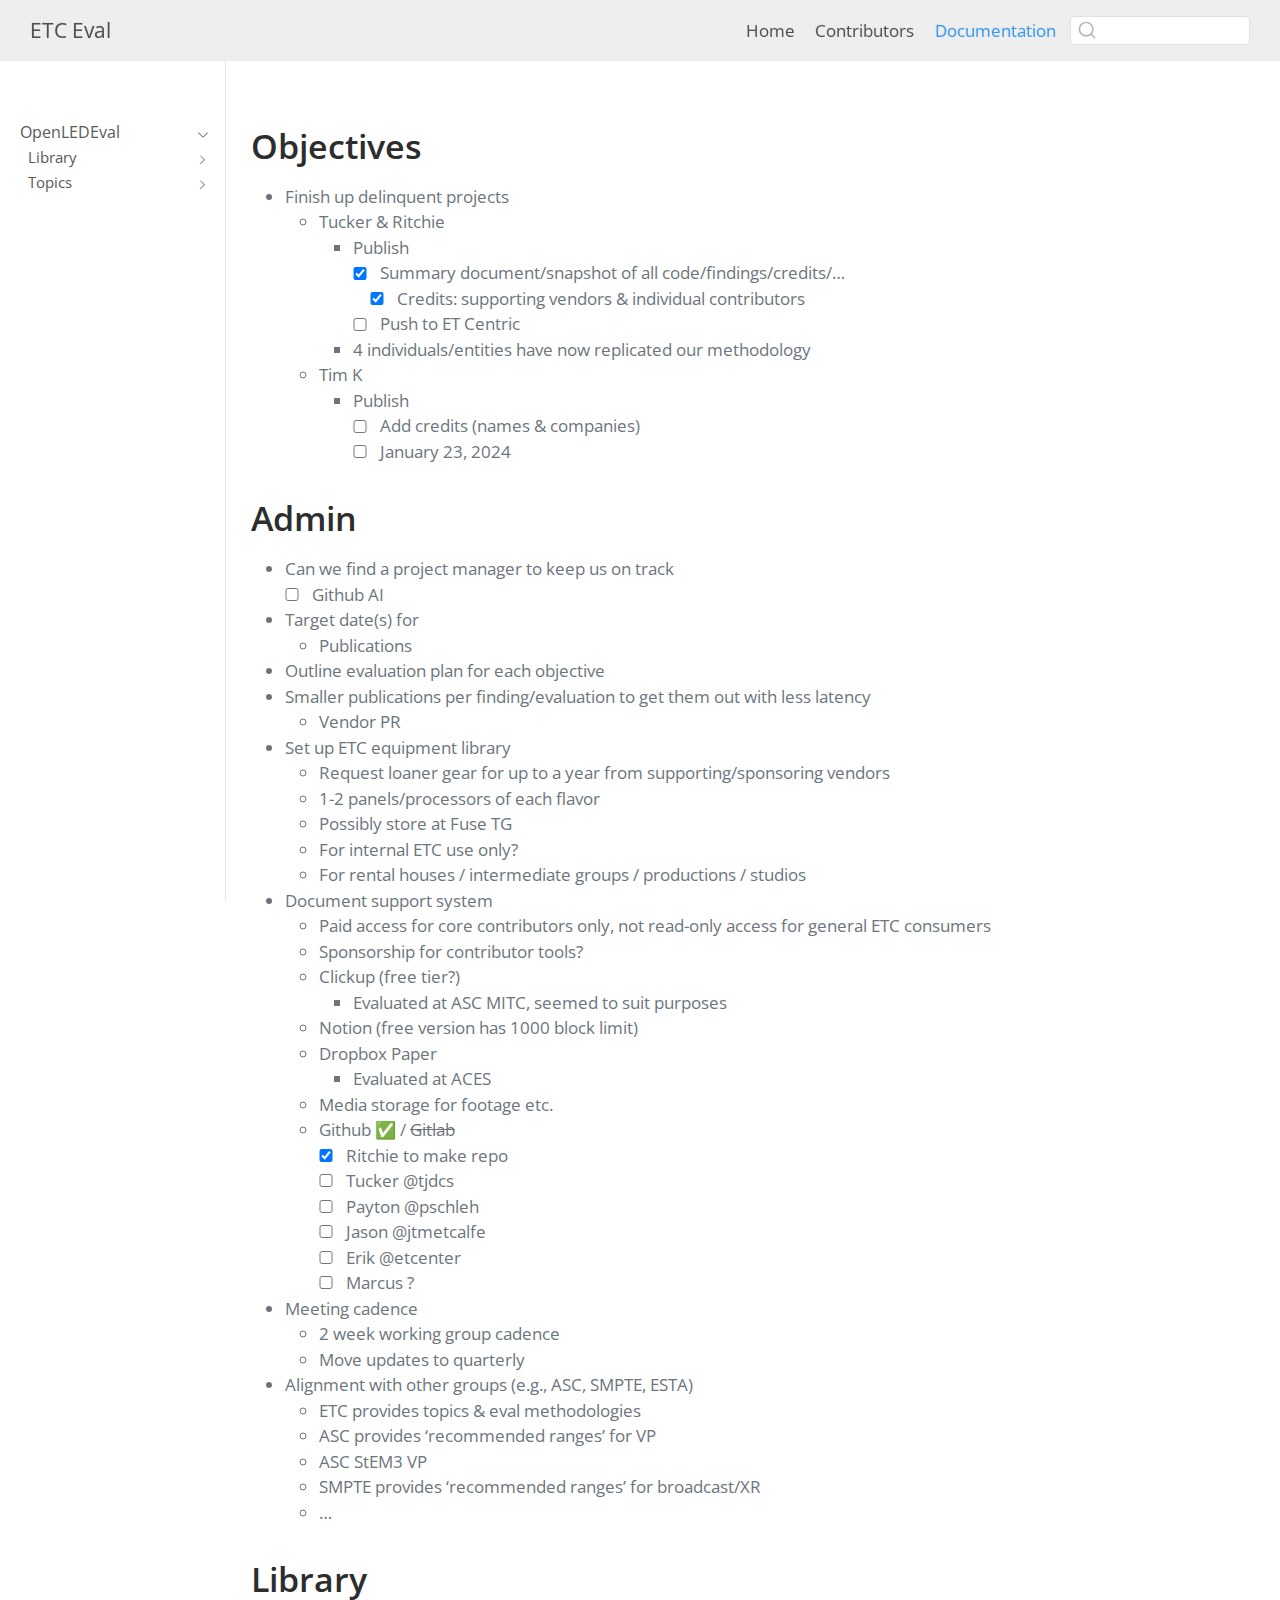
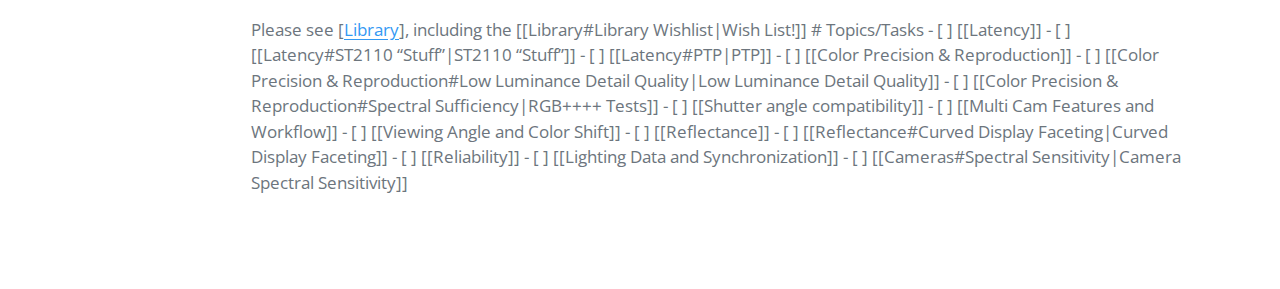
==== 2024 Panel Validation.html @ ea9f5518 "Built site for gh-pages" ====
<!DOCTYPE html>
<html xmlns="http://www.w3.org/1999/xhtml" lang="en" xml:lang="en"><head>

<meta charset="utf-8">
<meta name="generator" content="quarto-1.4.553">

<meta name="viewport" content="width=device-width, initial-scale=1.0, user-scalable=yes">


<title>ETC Eval</title>
<style>
code{white-space: pre-wrap;}
span.smallcaps{font-variant: small-caps;}
div.columns{display: flex; gap: min(4vw, 1.5em);}
div.column{flex: auto; overflow-x: auto;}
div.hanging-indent{margin-left: 1.5em; text-indent: -1.5em;}
ul.task-list{list-style: none;}
ul.task-list li input[type="checkbox"] {
  width: 0.8em;
  margin: 0 0.8em 0.2em -1em; /* quarto-specific, see https://github.com/quarto-dev/quarto-cli/issues/4556 */ 
  vertical-align: middle;
}
</style>


<script src="site_libs/quarto-nav/quarto-nav.js"></script>
<script src="site_libs/quarto-nav/headroom.min.js"></script>
<script src="site_libs/clipboard/clipboard.min.js"></script>
<script src="site_libs/quarto-search/autocomplete.umd.js"></script>
<script src="site_libs/quarto-search/fuse.min.js"></script>
<script src="site_libs/quarto-search/quarto-search.js"></script>
<meta name="quarto:offset" content="./">
<script src="site_libs/quarto-html/quarto.js"></script>
<script src="site_libs/quarto-html/popper.min.js"></script>
<script src="site_libs/quarto-html/tippy.umd.min.js"></script>
<script src="site_libs/quarto-html/anchor.min.js"></script>
<link href="site_libs/quarto-html/tippy.css" rel="stylesheet">
<link href="site_libs/quarto-html/quarto-syntax-highlighting.css" rel="stylesheet" id="quarto-text-highlighting-styles">
<script src="site_libs/bootstrap/bootstrap.min.js"></script>
<link href="site_libs/bootstrap/bootstrap-icons.css" rel="stylesheet">
<link href="site_libs/bootstrap/bootstrap.min.css" rel="stylesheet" id="quarto-bootstrap" data-mode="light">
<script id="quarto-search-options" type="application/json">{
  "location": "navbar",
  "copy-button": false,
  "collapse-after": 3,
  "panel-placement": "end",
  "type": "textbox",
  "limit": 50,
  "keyboard-shortcut": [
    "f",
    "/",
    "s"
  ],
  "language": {
    "search-no-results-text": "No results",
    "search-matching-documents-text": "matching documents",
    "search-copy-link-title": "Copy link to search",
    "search-hide-matches-text": "Hide additional matches",
    "search-more-match-text": "more match in this document",
    "search-more-matches-text": "more matches in this document",
    "search-clear-button-title": "Clear",
    "search-text-placeholder": "",
    "search-detached-cancel-button-title": "Cancel",
    "search-submit-button-title": "Submit",
    "search-label": "Search"
  }
}</script>


<link rel="stylesheet" href="styles.css">
</head>

<body class="nav-sidebar docked nav-fixed fullcontent">

<div id="quarto-search-results"></div>
  <header id="quarto-header" class="headroom fixed-top">
    <nav class="navbar navbar-expand-lg " data-bs-theme="dark">
      <div class="navbar-container container-fluid">
      <div class="navbar-brand-container mx-auto">
    <a class="navbar-brand" href="./index.html">
    <span class="navbar-title">ETC Eval</span>
    </a>
  </div>
            <div id="quarto-search" class="" title="Search"></div>
          <button class="navbar-toggler" type="button" data-bs-toggle="collapse" data-bs-target="#navbarCollapse" aria-controls="navbarCollapse" aria-expanded="false" aria-label="Toggle navigation" onclick="if (window.quartoToggleHeadroom) { window.quartoToggleHeadroom(); }">
  <span class="navbar-toggler-icon"></span>
</button>
          <div class="collapse navbar-collapse" id="navbarCollapse">
            <ul class="navbar-nav navbar-nav-scroll ms-auto">
  <li class="nav-item">
    <a class="nav-link" href="./index.html"> 
<span class="menu-text">Home</span></a>
  </li>  
  <li class="nav-item">
    <a class="nav-link" href="./Contributors.html"> 
<span class="menu-text">Contributors</span></a>
  </li>  
  <li class="nav-item">
    <a class="nav-link active" href="./2024 Panel Validation.html" aria-current="page"> 
<span class="menu-text">Documentation</span></a>
  </li>  
</ul>
          </div> <!-- /navcollapse -->
          <div class="quarto-navbar-tools">
</div>
      </div> <!-- /container-fluid -->
    </nav>
  <nav class="quarto-secondary-nav">
    <div class="container-fluid d-flex">
      <button type="button" class="quarto-btn-toggle btn" data-bs-toggle="collapse" data-bs-target=".quarto-sidebar-collapse-item" aria-controls="quarto-sidebar" aria-expanded="false" aria-label="Toggle sidebar navigation" onclick="if (window.quartoToggleHeadroom) { window.quartoToggleHeadroom(); }">
        <i class="bi bi-layout-text-sidebar-reverse"></i>
      </button>
        <nav class="quarto-page-breadcrumbs" aria-label="breadcrumb"><ol class="breadcrumb"></ol></nav>
        <a class="flex-grow-1" role="button" data-bs-toggle="collapse" data-bs-target=".quarto-sidebar-collapse-item" aria-controls="quarto-sidebar" aria-expanded="false" aria-label="Toggle sidebar navigation" onclick="if (window.quartoToggleHeadroom) { window.quartoToggleHeadroom(); }">      
        </a>
      <button type="button" class="btn quarto-search-button" aria-label="" onclick="window.quartoOpenSearch();">
        <i class="bi bi-search"></i>
      </button>
    </div>
  </nav>
</header>
<!-- content -->
<div id="quarto-content" class="quarto-container page-columns page-rows-contents page-layout-article page-navbar">
<!-- sidebar -->
  <nav id="quarto-sidebar" class="sidebar collapse collapse-horizontal quarto-sidebar-collapse-item sidebar-navigation docked overflow-auto">
        <div class="mt-2 flex-shrink-0 align-items-center">
        <div class="sidebar-search">
        <div id="quarto-search" class="" title="Search"></div>
        </div>
        </div>
    <div class="sidebar-menu-container"> 
    <ul class="list-unstyled mt-1">
        <li class="sidebar-item sidebar-item-section">
      <div class="sidebar-item-container"> 
            <a class="sidebar-item-text sidebar-link text-start" data-bs-toggle="collapse" data-bs-target="#quarto-sidebar-section-1" aria-expanded="true">
 <span class="menu-text">OpenLEDEval</span></a>
          <a class="sidebar-item-toggle text-start" data-bs-toggle="collapse" data-bs-target="#quarto-sidebar-section-1" aria-expanded="true" aria-label="Toggle section">
            <i class="bi bi-chevron-right ms-2"></i>
          </a> 
      </div>
      <ul id="quarto-sidebar-section-1" class="collapse list-unstyled sidebar-section depth1 show">  
          <li class="sidebar-item sidebar-item-section">
      <div class="sidebar-item-container"> 
            <a class="sidebar-item-text sidebar-link text-start collapsed" data-bs-toggle="collapse" data-bs-target="#quarto-sidebar-section-2" aria-expanded="false">
 <span class="menu-text">Library</span></a>
          <a class="sidebar-item-toggle text-start collapsed" data-bs-toggle="collapse" data-bs-target="#quarto-sidebar-section-2" aria-expanded="false" aria-label="Toggle section">
            <i class="bi bi-chevron-right ms-2"></i>
          </a> 
      </div>
      <ul id="quarto-sidebar-section-2" class="collapse list-unstyled sidebar-section depth2 ">  
          <li class="sidebar-item">
  <div class="sidebar-item-container"> 
  <a href="./Library/Library.html" class="sidebar-item-text sidebar-link">
 <span class="menu-text">Currently Available</span></a>
  </div>
</li>
      </ul>
  </li>
          <li class="sidebar-item sidebar-item-section">
      <div class="sidebar-item-container"> 
            <a class="sidebar-item-text sidebar-link text-start collapsed" data-bs-toggle="collapse" data-bs-target="#quarto-sidebar-section-3" aria-expanded="false">
 <span class="menu-text">Topics</span></a>
          <a class="sidebar-item-toggle text-start collapsed" data-bs-toggle="collapse" data-bs-target="#quarto-sidebar-section-3" aria-expanded="false" aria-label="Toggle section">
            <i class="bi bi-chevron-right ms-2"></i>
          </a> 
      </div>
      <ul id="quarto-sidebar-section-3" class="collapse list-unstyled sidebar-section depth2 ">  
          <li class="sidebar-item">
  <div class="sidebar-item-container"> 
  <a href="./Topics/Cameras.html" class="sidebar-item-text sidebar-link">
 <span class="menu-text">Spectral Sensitivity</span></a>
  </div>
</li>
          <li class="sidebar-item">
  <div class="sidebar-item-container"> 
  <a href="./Topics/Color Precision &amp; Reproduction.html" class="sidebar-item-text sidebar-link">
 <span class="menu-text">To Improve from 2023</span></a>
  </div>
</li>
          <li class="sidebar-item">
  <div class="sidebar-item-container"> 
  <a href="./Topics/Latency.html" class="sidebar-item-text sidebar-link">
 <span class="menu-text">PTP</span></a>
  </div>
</li>
          <li class="sidebar-item">
  <div class="sidebar-item-container"> 
  <a href="./Topics/Lighting Data and Synchronization.html" class="sidebar-item-text sidebar-link">
 <span class="menu-text">Lighting Data and Synchronization</span></a>
  </div>
</li>
          <li class="sidebar-item">
  <div class="sidebar-item-container"> 
  <a href="./Topics/Multi Cam Features and Workflow.html" class="sidebar-item-text sidebar-link">
 <span class="menu-text">Multi Cam Features and Workflow</span></a>
  </div>
</li>
          <li class="sidebar-item">
  <div class="sidebar-item-container"> 
  <a href="./Topics/Reflectance.html" class="sidebar-item-text sidebar-link">
 <span class="menu-text">Curved Display Faceting</span></a>
  </div>
</li>
          <li class="sidebar-item">
  <div class="sidebar-item-container"> 
  <a href="./Topics/Reliability.html" class="sidebar-item-text sidebar-link">
 <span class="menu-text">Reliability</span></a>
  </div>
</li>
          <li class="sidebar-item">
  <div class="sidebar-item-container"> 
  <a href="./Topics/Shutter angle compatibility.html" class="sidebar-item-text sidebar-link">
 <span class="menu-text">Shutter angle compatibility</span></a>
  </div>
</li>
          <li class="sidebar-item">
  <div class="sidebar-item-container"> 
  <a href="./Topics/Viewing Angle and Color Shift.html" class="sidebar-item-text sidebar-link">
 <span class="menu-text">Viewing Angle and Color Shift</span></a>
  </div>
</li>
      </ul>
  </li>
      </ul>
  </li>
    </ul>
    </div>
</nav>
<div id="quarto-sidebar-glass" class="quarto-sidebar-collapse-item" data-bs-toggle="collapse" data-bs-target=".quarto-sidebar-collapse-item"></div>
<!-- margin-sidebar -->
    
<!-- main -->
<main class="content" id="quarto-document-content">




<section id="objectives" class="level1">
<h1>Objectives</h1>
<ul>
<li>Finish up delinquent projects
<ul>
<li>Tucker &amp; Ritchie
<ul>
<li>Publish
<ul class="task-list">
<li><label><input type="checkbox" checked="">Summary document/snapshot of all code/findings/credits/…</label>
<ul class="task-list">
<li><label><input type="checkbox" checked="">Credits: supporting vendors &amp; individual contributors</label></li>
</ul></li>
<li><label><input type="checkbox">Push to ET Centric</label></li>
</ul></li>
<li>4 individuals/entities have now replicated our methodology</li>
</ul></li>
<li>Tim K
<ul>
<li>Publish
<ul class="task-list">
<li><label><input type="checkbox">Add credits (names &amp; companies)</label></li>
<li><label><input type="checkbox">January 23, 2024</label></li>
</ul></li>
</ul></li>
</ul></li>
</ul>
</section>
<section id="admin" class="level1">
<h1>Admin</h1>
<ul>
<li>Can we find a project manager to keep us on track
<ul class="task-list">
<li><label><input type="checkbox">Github AI</label></li>
</ul></li>
<li>Target date(s) for
<ul>
<li>Publications</li>
</ul></li>
<li>Outline evaluation plan for each objective</li>
<li>Smaller publications per finding/evaluation to get them out with less latency
<ul>
<li>Vendor PR</li>
</ul></li>
<li>Set up ETC equipment library
<ul>
<li>Request loaner gear for up to a year from supporting/sponsoring vendors</li>
<li>1-2 panels/processors of each flavor</li>
<li>Possibly store at Fuse TG</li>
<li>For internal ETC use only?</li>
<li>For rental houses / intermediate groups / productions / studios</li>
</ul></li>
<li>Document support system
<ul>
<li>Paid access for core contributors only, not read-only access for general ETC consumers</li>
<li>Sponsorship for contributor tools?</li>
<li>Clickup (free tier?)
<ul>
<li>Evaluated at ASC MITC, seemed to suit purposes</li>
</ul></li>
<li>Notion (free version has 1000 block limit)</li>
<li>Dropbox Paper
<ul>
<li>Evaluated at ACES</li>
</ul></li>
<li>Media storage for footage etc.</li>
<li>Github ✅&nbsp;/ <del>Gitlab</del>
<ul class="task-list">
<li><label><input type="checkbox" checked="">Ritchie to make repo</label></li>
<li><label><input type="checkbox">Tucker <span class="citation" data-cites="tjdcs">@tjdcs</span></label></li>
<li><label><input type="checkbox">Payton <span class="citation" data-cites="pschleh">@pschleh</span></label></li>
<li><label><input type="checkbox">Jason <span class="citation" data-cites="jtmetcalfe">@jtmetcalfe</span></label></li>
<li><label><input type="checkbox">Erik <span class="citation" data-cites="etcenter">@etcenter</span></label></li>
<li><label><input type="checkbox">Marcus ?</label></li>
</ul></li>
</ul></li>
<li>Meeting cadence
<ul>
<li>2 week working group cadence</li>
<li>Move updates to quarterly</li>
</ul></li>
<li>Alignment with other groups (e.g., ASC, SMPTE, ESTA)
<ul>
<li>ETC provides topics &amp; eval methodologies</li>
<li>ASC provides ‘recommended ranges’ for VP</li>
<li>ASC StEM3 VP</li>
<li>SMPTE provides ‘recommended ranges’ for broadcast/XR</li>
<li>…</li>
</ul></li>
</ul>
</section>
<section id="library" class="level1">
<h1>Library</h1>
<p>Please see [<a href="#library">Library</a>], including the [[Library#Library Wishlist|Wish List!]] # Topics/Tasks - [ ] [[Latency]] - [ ] [[Latency#ST2110 “Stuff”|ST2110 “Stuff”]] - [ ] [[Latency#PTP|PTP]] - [ ] [[Color Precision &amp; Reproduction]] - [ ] [[Color Precision &amp; Reproduction#Low Luminance Detail Quality|Low Luminance Detail Quality]] - [ ] [[Color Precision &amp; Reproduction#Spectral Sufficiency|RGB++++ Tests]] - [ ] [[Shutter angle compatibility]] - [ ] [[Multi Cam Features and Workflow]] - [ ] [[Viewing Angle and Color Shift]] - [ ] [[Reflectance]] - [ ] [[Reflectance#Curved Display Faceting|Curved Display Faceting]] - [ ] [[Reliability]] - [ ] [[Lighting Data and Synchronization]] - [ ] [[Cameras#Spectral Sensitivity|Camera Spectral Sensitivity]]</p>


</section>

</main> <!-- /main -->
<script id="quarto-html-after-body" type="application/javascript">
window.document.addEventListener("DOMContentLoaded", function (event) {
  const toggleBodyColorMode = (bsSheetEl) => {
    const mode = bsSheetEl.getAttribute("data-mode");
    const bodyEl = window.document.querySelector("body");
    if (mode === "dark") {
      bodyEl.classList.add("quarto-dark");
      bodyEl.classList.remove("quarto-light");
    } else {
      bodyEl.classList.add("quarto-light");
      bodyEl.classList.remove("quarto-dark");
    }
  }
  const toggleBodyColorPrimary = () => {
    const bsSheetEl = window.document.querySelector("link#quarto-bootstrap");
    if (bsSheetEl) {
      toggleBodyColorMode(bsSheetEl);
    }
  }
  toggleBodyColorPrimary();  
  const icon = "";
  const anchorJS = new window.AnchorJS();
  anchorJS.options = {
    placement: 'right',
    icon: icon
  };
  anchorJS.add('.anchored');
  const isCodeAnnotation = (el) => {
    for (const clz of el.classList) {
      if (clz.startsWith('code-annotation-')) {                     
        return true;
      }
    }
    return false;
  }
  const clipboard = new window.ClipboardJS('.code-copy-button', {
    text: function(trigger) {
      const codeEl = trigger.previousElementSibling.cloneNode(true);
      for (const childEl of codeEl.children) {
        if (isCodeAnnotation(childEl)) {
          childEl.remove();
        }
      }
      return codeEl.innerText;
    }
  });
  clipboard.on('success', function(e) {
    // button target
    const button = e.trigger;
    // don't keep focus
    button.blur();
    // flash "checked"
    button.classList.add('code-copy-button-checked');
    var currentTitle = button.getAttribute("title");
    button.setAttribute("title", "Copied!");
    let tooltip;
    if (window.bootstrap) {
      button.setAttribute("data-bs-toggle", "tooltip");
      button.setAttribute("data-bs-placement", "left");
      button.setAttribute("data-bs-title", "Copied!");
      tooltip = new bootstrap.Tooltip(button, 
        { trigger: "manual", 
          customClass: "code-copy-button-tooltip",
          offset: [0, -8]});
      tooltip.show();    
    }
    setTimeout(function() {
      if (tooltip) {
        tooltip.hide();
        button.removeAttribute("data-bs-title");
        button.removeAttribute("data-bs-toggle");
        button.removeAttribute("data-bs-placement");
      }
      button.setAttribute("title", currentTitle);
      button.classList.remove('code-copy-button-checked');
    }, 1000);
    // clear code selection
    e.clearSelection();
  });
    var localhostRegex = new RegExp(/^(?:http|https):\/\/localhost\:?[0-9]*\//);
    var mailtoRegex = new RegExp(/^mailto:/);
      var filterRegex = new RegExp('/' + window.location.host + '/');
    var isInternal = (href) => {
        return filterRegex.test(href) || localhostRegex.test(href) || mailtoRegex.test(href);
    }
    // Inspect non-navigation links and adorn them if external
 	var links = window.document.querySelectorAll('a[href]:not(.nav-link):not(.navbar-brand):not(.toc-action):not(.sidebar-link):not(.sidebar-item-toggle):not(.pagination-link):not(.no-external):not([aria-hidden]):not(.dropdown-item):not(.quarto-navigation-tool)');
    for (var i=0; i<links.length; i++) {
      const link = links[i];
      if (!isInternal(link.href)) {
        // undo the damage that might have been done by quarto-nav.js in the case of
        // links that we want to consider external
        if (link.dataset.originalHref !== undefined) {
          link.href = link.dataset.originalHref;
        }
      }
    }
  function tippyHover(el, contentFn, onTriggerFn, onUntriggerFn) {
    const config = {
      allowHTML: true,
      maxWidth: 500,
      delay: 100,
      arrow: false,
      appendTo: function(el) {
          return el.parentElement;
      },
      interactive: true,
      interactiveBorder: 10,
      theme: 'quarto',
      placement: 'bottom-start',
    };
    if (contentFn) {
      config.content = contentFn;
    }
    if (onTriggerFn) {
      config.onTrigger = onTriggerFn;
    }
    if (onUntriggerFn) {
      config.onUntrigger = onUntriggerFn;
    }
    window.tippy(el, config); 
  }
  const noterefs = window.document.querySelectorAll('a[role="doc-noteref"]');
  for (var i=0; i<noterefs.length; i++) {
    const ref = noterefs[i];
    tippyHover(ref, function() {
      // use id or data attribute instead here
      let href = ref.getAttribute('data-footnote-href') || ref.getAttribute('href');
      try { href = new URL(href).hash; } catch {}
      const id = href.replace(/^#\/?/, "");
      const note = window.document.getElementById(id);
      if (note) {
        return note.innerHTML;
      } else {
        return "";
      }
    });
  }
  const xrefs = window.document.querySelectorAll('a.quarto-xref');
  const processXRef = (id, note) => {
    // Strip column container classes
    const stripColumnClz = (el) => {
      el.classList.remove("page-full", "page-columns");
      if (el.children) {
        for (const child of el.children) {
          stripColumnClz(child);
        }
      }
    }
    stripColumnClz(note)
    if (id === null || id.startsWith('sec-')) {
      // Special case sections, only their first couple elements
      const container = document.createElement("div");
      if (note.children && note.children.length > 2) {
        container.appendChild(note.children[0].cloneNode(true));
        for (let i = 1; i < note.children.length; i++) {
          const child = note.children[i];
          if (child.tagName === "P" && child.innerText === "") {
            continue;
          } else {
            container.appendChild(child.cloneNode(true));
            break;
          }
        }
        if (window.Quarto?.typesetMath) {
          window.Quarto.typesetMath(container);
        }
        return container.innerHTML
      } else {
        if (window.Quarto?.typesetMath) {
          window.Quarto.typesetMath(note);
        }
        return note.innerHTML;
      }
    } else {
      // Remove any anchor links if they are present
      const anchorLink = note.querySelector('a.anchorjs-link');
      if (anchorLink) {
        anchorLink.remove();
      }
      if (window.Quarto?.typesetMath) {
        window.Quarto.typesetMath(note);
      }
      // TODO in 1.5, we should make sure this works without a callout special case
      if (note.classList.contains("callout")) {
        return note.outerHTML;
      } else {
        return note.innerHTML;
      }
    }
  }
  for (var i=0; i<xrefs.length; i++) {
    const xref = xrefs[i];
    tippyHover(xref, undefined, function(instance) {
      instance.disable();
      let url = xref.getAttribute('href');
      let hash = undefined; 
      if (url.startsWith('#')) {
        hash = url;
      } else {
        try { hash = new URL(url).hash; } catch {}
      }
      if (hash) {
        const id = hash.replace(/^#\/?/, "");
        const note = window.document.getElementById(id);
        if (note !== null) {
          try {
            const html = processXRef(id, note.cloneNode(true));
            instance.setContent(html);
          } finally {
            instance.enable();
            instance.show();
          }
        } else {
          // See if we can fetch this
          fetch(url.split('#')[0])
          .then(res => res.text())
          .then(html => {
            const parser = new DOMParser();
            const htmlDoc = parser.parseFromString(html, "text/html");
            const note = htmlDoc.getElementById(id);
            if (note !== null) {
              const html = processXRef(id, note);
              instance.setContent(html);
            } 
          }).finally(() => {
            instance.enable();
            instance.show();
          });
        }
      } else {
        // See if we can fetch a full url (with no hash to target)
        // This is a special case and we should probably do some content thinning / targeting
        fetch(url)
        .then(res => res.text())
        .then(html => {
          const parser = new DOMParser();
          const htmlDoc = parser.parseFromString(html, "text/html");
          const note = htmlDoc.querySelector('main.content');
          if (note !== null) {
            // This should only happen for chapter cross references
            // (since there is no id in the URL)
            // remove the first header
            if (note.children.length > 0 && note.children[0].tagName === "HEADER") {
              note.children[0].remove();
            }
            const html = processXRef(null, note);
            instance.setContent(html);
          } 
        }).finally(() => {
          instance.enable();
          instance.show();
        });
      }
    }, function(instance) {
    });
  }
      let selectedAnnoteEl;
      const selectorForAnnotation = ( cell, annotation) => {
        let cellAttr = 'data-code-cell="' + cell + '"';
        let lineAttr = 'data-code-annotation="' +  annotation + '"';
        const selector = 'span[' + cellAttr + '][' + lineAttr + ']';
        return selector;
      }
      const selectCodeLines = (annoteEl) => {
        const doc = window.document;
        const targetCell = annoteEl.getAttribute("data-target-cell");
        const targetAnnotation = annoteEl.getAttribute("data-target-annotation");
        const annoteSpan = window.document.querySelector(selectorForAnnotation(targetCell, targetAnnotation));
        const lines = annoteSpan.getAttribute("data-code-lines").split(",");
        const lineIds = lines.map((line) => {
          return targetCell + "-" + line;
        })
        let top = null;
        let height = null;
        let parent = null;
        if (lineIds.length > 0) {
            //compute the position of the single el (top and bottom and make a div)
            const el = window.document.getElementById(lineIds[0]);
            top = el.offsetTop;
            height = el.offsetHeight;
            parent = el.parentElement.parentElement;
          if (lineIds.length > 1) {
            const lastEl = window.document.getElementById(lineIds[lineIds.length - 1]);
            const bottom = lastEl.offsetTop + lastEl.offsetHeight;
            height = bottom - top;
          }
          if (top !== null && height !== null && parent !== null) {
            // cook up a div (if necessary) and position it 
            let div = window.document.getElementById("code-annotation-line-highlight");
            if (div === null) {
              div = window.document.createElement("div");
              div.setAttribute("id", "code-annotation-line-highlight");
              div.style.position = 'absolute';
              parent.appendChild(div);
            }
            div.style.top = top - 2 + "px";
            div.style.height = height + 4 + "px";
            div.style.left = 0;
            let gutterDiv = window.document.getElementById("code-annotation-line-highlight-gutter");
            if (gutterDiv === null) {
              gutterDiv = window.document.createElement("div");
              gutterDiv.setAttribute("id", "code-annotation-line-highlight-gutter");
              gutterDiv.style.position = 'absolute';
              const codeCell = window.document.getElementById(targetCell);
              const gutter = codeCell.querySelector('.code-annotation-gutter');
              gutter.appendChild(gutterDiv);
            }
            gutterDiv.style.top = top - 2 + "px";
            gutterDiv.style.height = height + 4 + "px";
          }
          selectedAnnoteEl = annoteEl;
        }
      };
      const unselectCodeLines = () => {
        const elementsIds = ["code-annotation-line-highlight", "code-annotation-line-highlight-gutter"];
        elementsIds.forEach((elId) => {
          const div = window.document.getElementById(elId);
          if (div) {
            div.remove();
          }
        });
        selectedAnnoteEl = undefined;
      };
        // Handle positioning of the toggle
    window.addEventListener(
      "resize",
      throttle(() => {
        elRect = undefined;
        if (selectedAnnoteEl) {
          selectCodeLines(selectedAnnoteEl);
        }
      }, 10)
    );
    function throttle(fn, ms) {
    let throttle = false;
    let timer;
      return (...args) => {
        if(!throttle) { // first call gets through
            fn.apply(this, args);
            throttle = true;
        } else { // all the others get throttled
            if(timer) clearTimeout(timer); // cancel #2
            timer = setTimeout(() => {
              fn.apply(this, args);
              timer = throttle = false;
            }, ms);
        }
      };
    }
      // Attach click handler to the DT
      const annoteDls = window.document.querySelectorAll('dt[data-target-cell]');
      for (const annoteDlNode of annoteDls) {
        annoteDlNode.addEventListener('click', (event) => {
          const clickedEl = event.target;
          if (clickedEl !== selectedAnnoteEl) {
            unselectCodeLines();
            const activeEl = window.document.querySelector('dt[data-target-cell].code-annotation-active');
            if (activeEl) {
              activeEl.classList.remove('code-annotation-active');
            }
            selectCodeLines(clickedEl);
            clickedEl.classList.add('code-annotation-active');
          } else {
            // Unselect the line
            unselectCodeLines();
            clickedEl.classList.remove('code-annotation-active');
          }
        });
      }
  const findCites = (el) => {
    const parentEl = el.parentElement;
    if (parentEl) {
      const cites = parentEl.dataset.cites;
      if (cites) {
        return {
          el,
          cites: cites.split(' ')
        };
      } else {
        return findCites(el.parentElement)
      }
    } else {
      return undefined;
    }
  };
  var bibliorefs = window.document.querySelectorAll('a[role="doc-biblioref"]');
  for (var i=0; i<bibliorefs.length; i++) {
    const ref = bibliorefs[i];
    const citeInfo = findCites(ref);
    if (citeInfo) {
      tippyHover(citeInfo.el, function() {
        var popup = window.document.createElement('div');
        citeInfo.cites.forEach(function(cite) {
          var citeDiv = window.document.createElement('div');
          citeDiv.classList.add('hanging-indent');
          citeDiv.classList.add('csl-entry');
          var biblioDiv = window.document.getElementById('ref-' + cite);
          if (biblioDiv) {
            citeDiv.innerHTML = biblioDiv.innerHTML;
          }
          popup.appendChild(citeDiv);
        });
        return popup.innerHTML;
      });
    }
  }
});
</script>
</div> <!-- /content -->




</body></html>
---- site_libs/quarto-html/tippy.css ----
.tippy-box[data-animation=fade][data-state=hidden]{opacity:0}[data-tippy-root]{max-width:calc(100vw - 10px)}.tippy-box{position:relative;background-color:#333;color:#fff;border-radius:4px;font-size:14px;line-height:1.4;white-space:normal;outline:0;transition-property:transform,visibility,opacity}.tippy-box[data-placement^=top]>.tippy-arrow{bottom:0}.tippy-box[data-placement^=top]>.tippy-arrow:before{bottom:-7px;left:0;border-width:8px 8px 0;border-top-color:initial;transform-origin:center top}.tippy-box[data-placement^=bottom]>.tippy-arrow{top:0}.tippy-box[data-placement^=bottom]>.tippy-arrow:before{top:-7px;left:0;border-width:0 8px 8px;border-bottom-color:initial;transform-origin:center bottom}.tippy-box[data-placement^=left]>.tippy-arrow{right:0}.tippy-box[data-placement^=left]>.tippy-arrow:before{border-width:8px 0 8px 8px;border-left-color:initial;right:-7px;transform-origin:center left}.tippy-box[data-placement^=right]>.tippy-arrow{left:0}.tippy-box[data-placement^=right]>.tippy-arrow:before{left:-7px;border-width:8px 8px 8px 0;border-right-color:initial;transform-origin:center right}.tippy-box[data-inertia][data-state=visible]{transition-timing-function:cubic-bezier(.54,1.5,.38,1.11)}.tippy-arrow{width:16px;height:16px;color:#333}.tippy-arrow:before{content:"";position:absolute;border-color:transparent;border-style:solid}.tippy-content{position:relative;padding:5px 9px;z-index:1}
---- site_libs/quarto-html/quarto-syntax-highlighting.css ----
/* quarto syntax highlight colors */
:root {
  --quarto-hl-ot-color: #003B4F;
  --quarto-hl-at-color: #657422;
  --quarto-hl-ss-color: #20794D;
  --quarto-hl-an-color: #5E5E5E;
  --quarto-hl-fu-color: #4758AB;
  --quarto-hl-st-color: #20794D;
  --quarto-hl-cf-color: #003B4F;
  --quarto-hl-op-color: #5E5E5E;
  --quarto-hl-er-color: #AD0000;
  --quarto-hl-bn-color: #AD0000;
  --quarto-hl-al-color: #AD0000;
  --quarto-hl-va-color: #111111;
  --quarto-hl-bu-color: inherit;
  --quarto-hl-ex-color: inherit;
  --quarto-hl-pp-color: #AD0000;
  --quarto-hl-in-color: #5E5E5E;
  --quarto-hl-vs-color: #20794D;
  --quarto-hl-wa-color: #5E5E5E;
  --quarto-hl-do-color: #5E5E5E;
  --quarto-hl-im-color: #00769E;
  --quarto-hl-ch-color: #20794D;
  --quarto-hl-dt-color: #AD0000;
  --quarto-hl-fl-color: #AD0000;
  --quarto-hl-co-color: #5E5E5E;
  --quarto-hl-cv-color: #5E5E5E;
  --quarto-hl-cn-color: #8f5902;
  --quarto-hl-sc-color: #5E5E5E;
  --quarto-hl-dv-color: #AD0000;
  --quarto-hl-kw-color: #003B4F;
}

/* other quarto variables */
:root {
  --quarto-font-monospace: SFMono-Regular, Menlo, Monaco, Consolas, "Liberation Mono", "Courier New", monospace;
}

pre > code.sourceCode > span {
  color: #003B4F;
}

code span {
  color: #003B4F;
}

code.sourceCode > span {
  color: #003B4F;
}

div.sourceCode,
div.sourceCode pre.sourceCode {
  color: #003B4F;
}

code span.ot {
  color: #003B4F;
  font-style: inherit;
}

code span.at {
  color: #657422;
  font-style: inherit;
}

code span.ss {
  color: #20794D;
  font-style: inherit;
}

code span.an {
  color: #5E5E5E;
  font-style: inherit;
}

code span.fu {
  color: #4758AB;
  font-style: inherit;
}

code span.st {
  color: #20794D;
  font-style: inherit;
}

code span.cf {
  color: #003B4F;
  font-style: inherit;
}

code span.op {
  color: #5E5E5E;
  font-style: inherit;
}

code span.er {
  color: #AD0000;
  font-style: inherit;
}

code span.bn {
  color: #AD0000;
  font-style: inherit;
}

code span.al {
  color: #AD0000;
  font-style: inherit;
}

code span.va {
  color: #111111;
  font-style: inherit;
}

code span.bu {
  font-style: inherit;
}

code span.ex {
  font-style: inherit;
}

code span.pp {
  color: #AD0000;
  font-style: inherit;
}

code span.in {
  color: #5E5E5E;
  font-style: inherit;
}

code span.vs {
  color: #20794D;
  font-style: inherit;
}

code span.wa {
  color: #5E5E5E;
  font-style: italic;
}

code span.do {
  color: #5E5E5E;
  font-style: italic;
}

code span.im {
  color: #00769E;
  font-style: inherit;
}

code span.ch {
  color: #20794D;
  font-style: inherit;
}

code span.dt {
  color: #AD0000;
  font-style: inherit;
}

code span.fl {
  color: #AD0000;
  font-style: inherit;
}

code span.co {
  color: #5E5E5E;
  font-style: inherit;
}

code span.cv {
  color: #5E5E5E;
  font-style: italic;
}

code span.cn {
  color: #8f5902;
  font-style: inherit;
}

code span.sc {
  color: #5E5E5E;
  font-style: inherit;
}

code span.dv {
  color: #AD0000;
  font-style: inherit;
}

code span.kw {
  color: #003B4F;
  font-style: inherit;
}

.prevent-inlining {
  content: "</";
}

/*# sourceMappingURL=debc5d5d77c3f9108843748ff7464032.css.map */
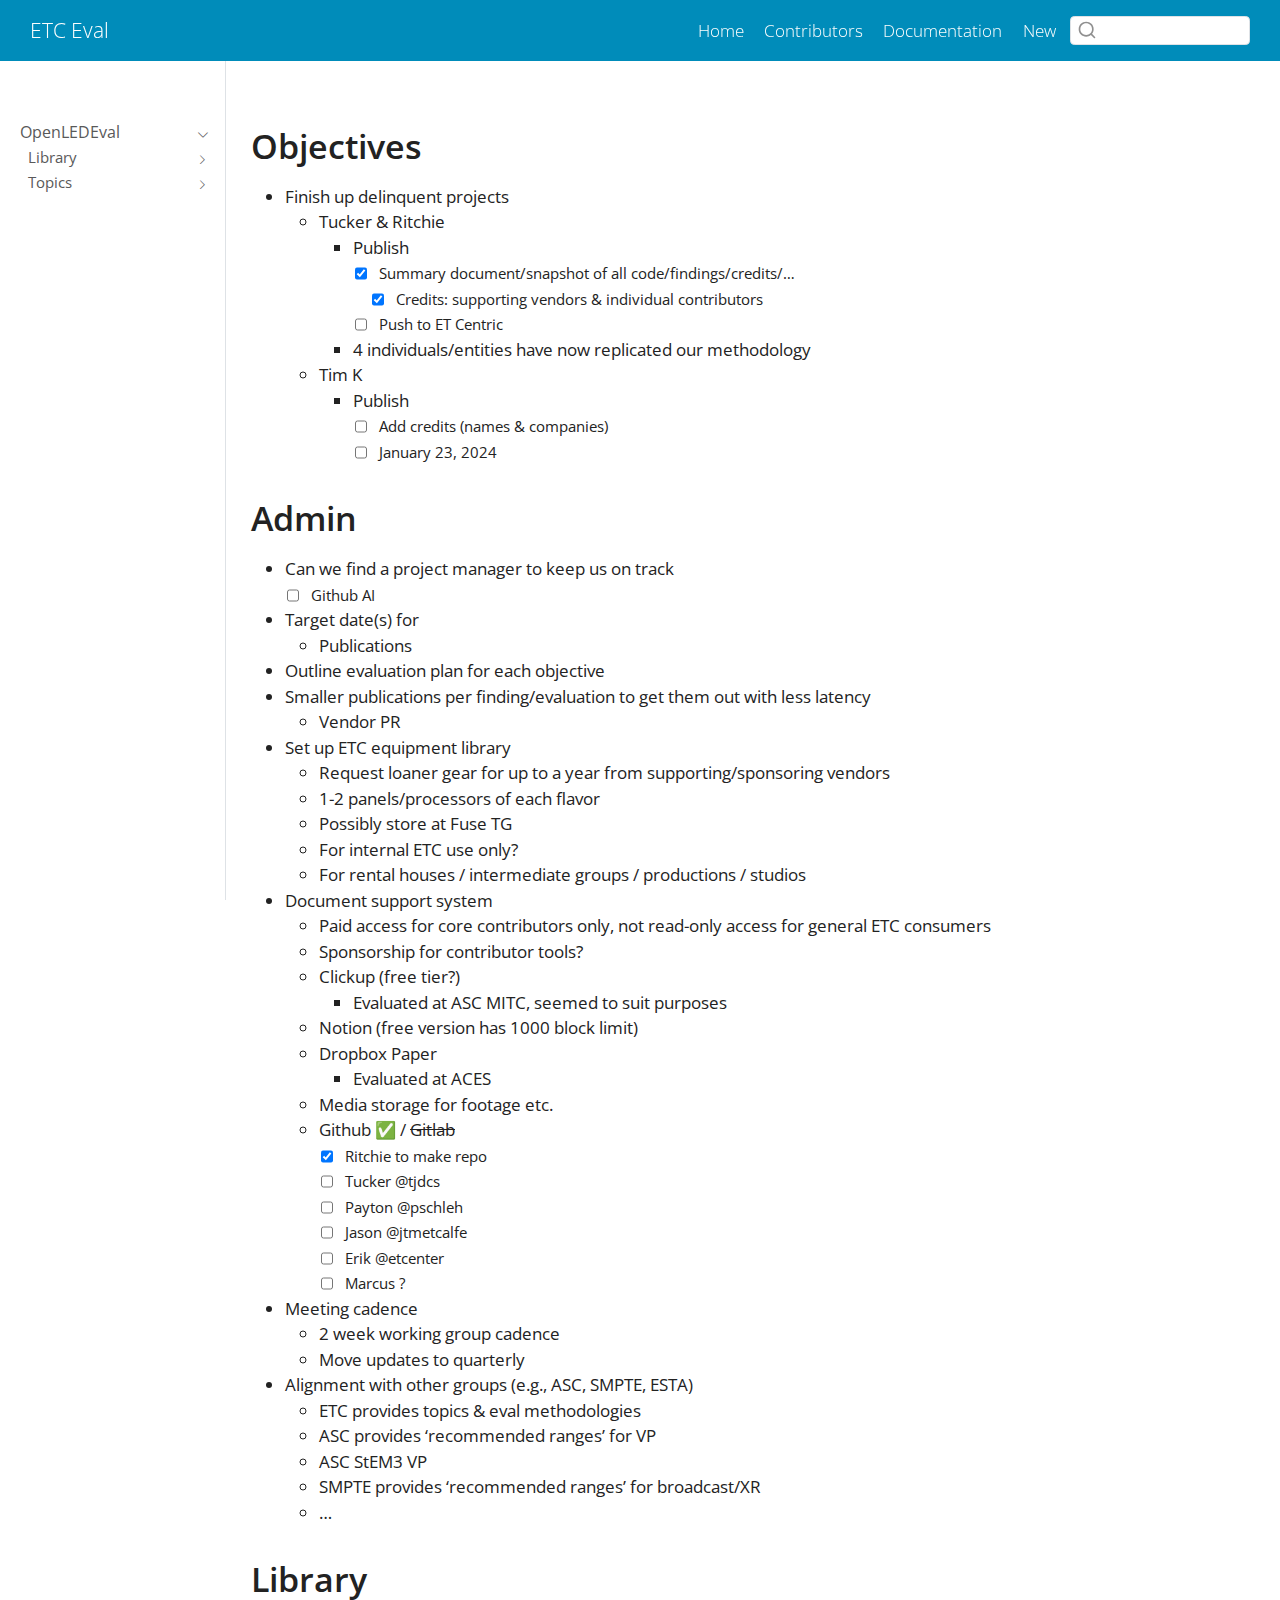
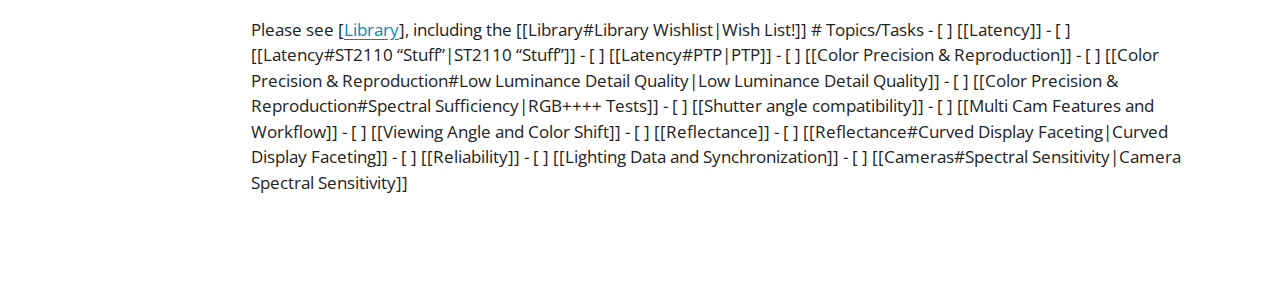
==== commit 31cbb307: "Built site for gh-pages" ====
--- a/2024 Panel Validation.html
+++ b/2024 Panel Validation.html
@@ -2,7 +2,7 @@
 <html xmlns="http://www.w3.org/1999/xhtml" lang="en" xml:lang="en"><head>
 
 <meta charset="utf-8">
-<meta name="generator" content="quarto-1.4.553">
+<meta name="generator" content="quarto-1.4.554">
 
 <meta name="viewport" content="width=device-width, initial-scale=1.0, user-scalable=yes">
 
@@ -98,6 +98,10 @@
   <li class="nav-item">
     <a class="nav-link active" href="./2024 Panel Validation.html" aria-current="page"> 
 <span class="menu-text">Documentation</span></a>
+  </li>  
+  <li class="nav-item">
+    <a class="nav-link" href="./New.html"> 
+<span class="menu-text">New</span></a>
   </li>  
 </ul>
           </div> <!-- /navcollapse -->
@@ -415,7 +419,7 @@
   });
     var localhostRegex = new RegExp(/^(?:http|https):\/\/localhost\:?[0-9]*\//);
     var mailtoRegex = new RegExp(/^mailto:/);
-      var filterRegex = new RegExp('/' + window.location.host + '/');
+      var filterRegex = new RegExp("https:\/\/PSchleh\.github\.io\/OpenLEDEval\/");
     var isInternal = (href) => {
         return filterRegex.test(href) || localhostRegex.test(href) || mailtoRegex.test(href);
     }
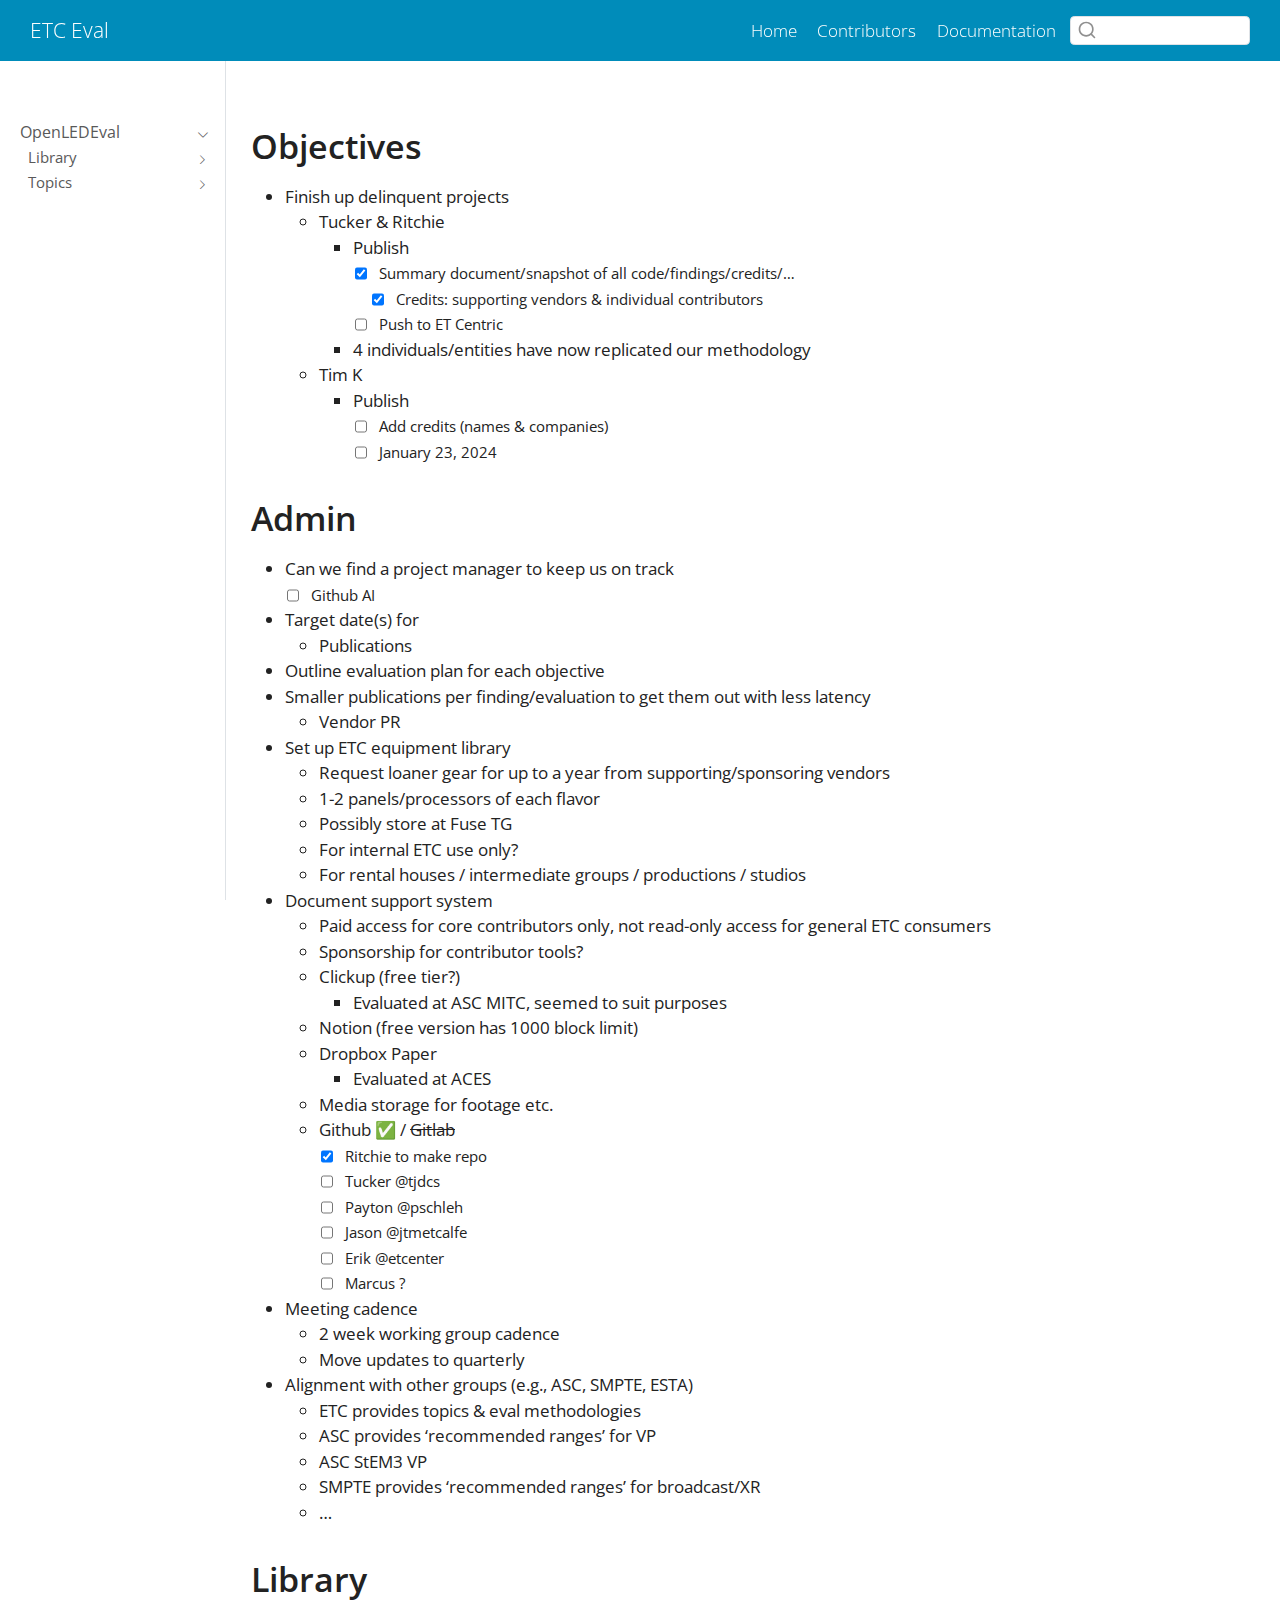
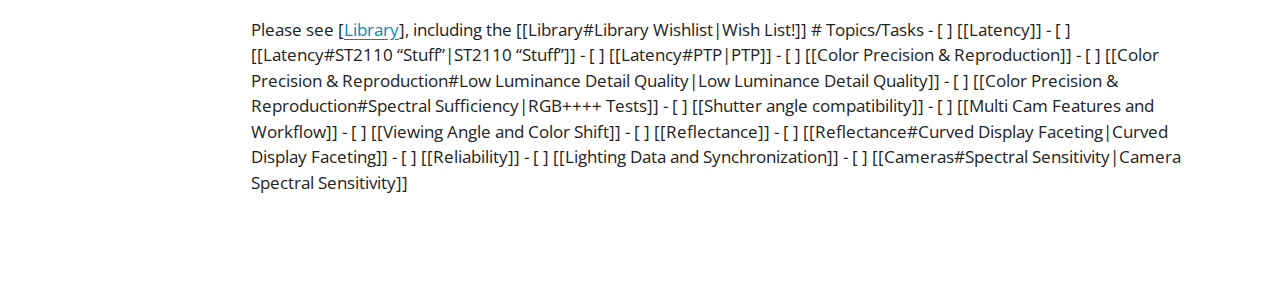
==== commit 07dfec09: "Built site for gh-pages" ====
--- a/2024 Panel Validation.html
+++ b/2024 Panel Validation.html
@@ -98,10 +98,6 @@
   <li class="nav-item">
     <a class="nav-link active" href="./2024 Panel Validation.html" aria-current="page"> 
 <span class="menu-text">Documentation</span></a>
-  </li>  
-  <li class="nav-item">
-    <a class="nav-link" href="./New.html"> 
-<span class="menu-text">New</span></a>
   </li>  
 </ul>
           </div> <!-- /navcollapse -->
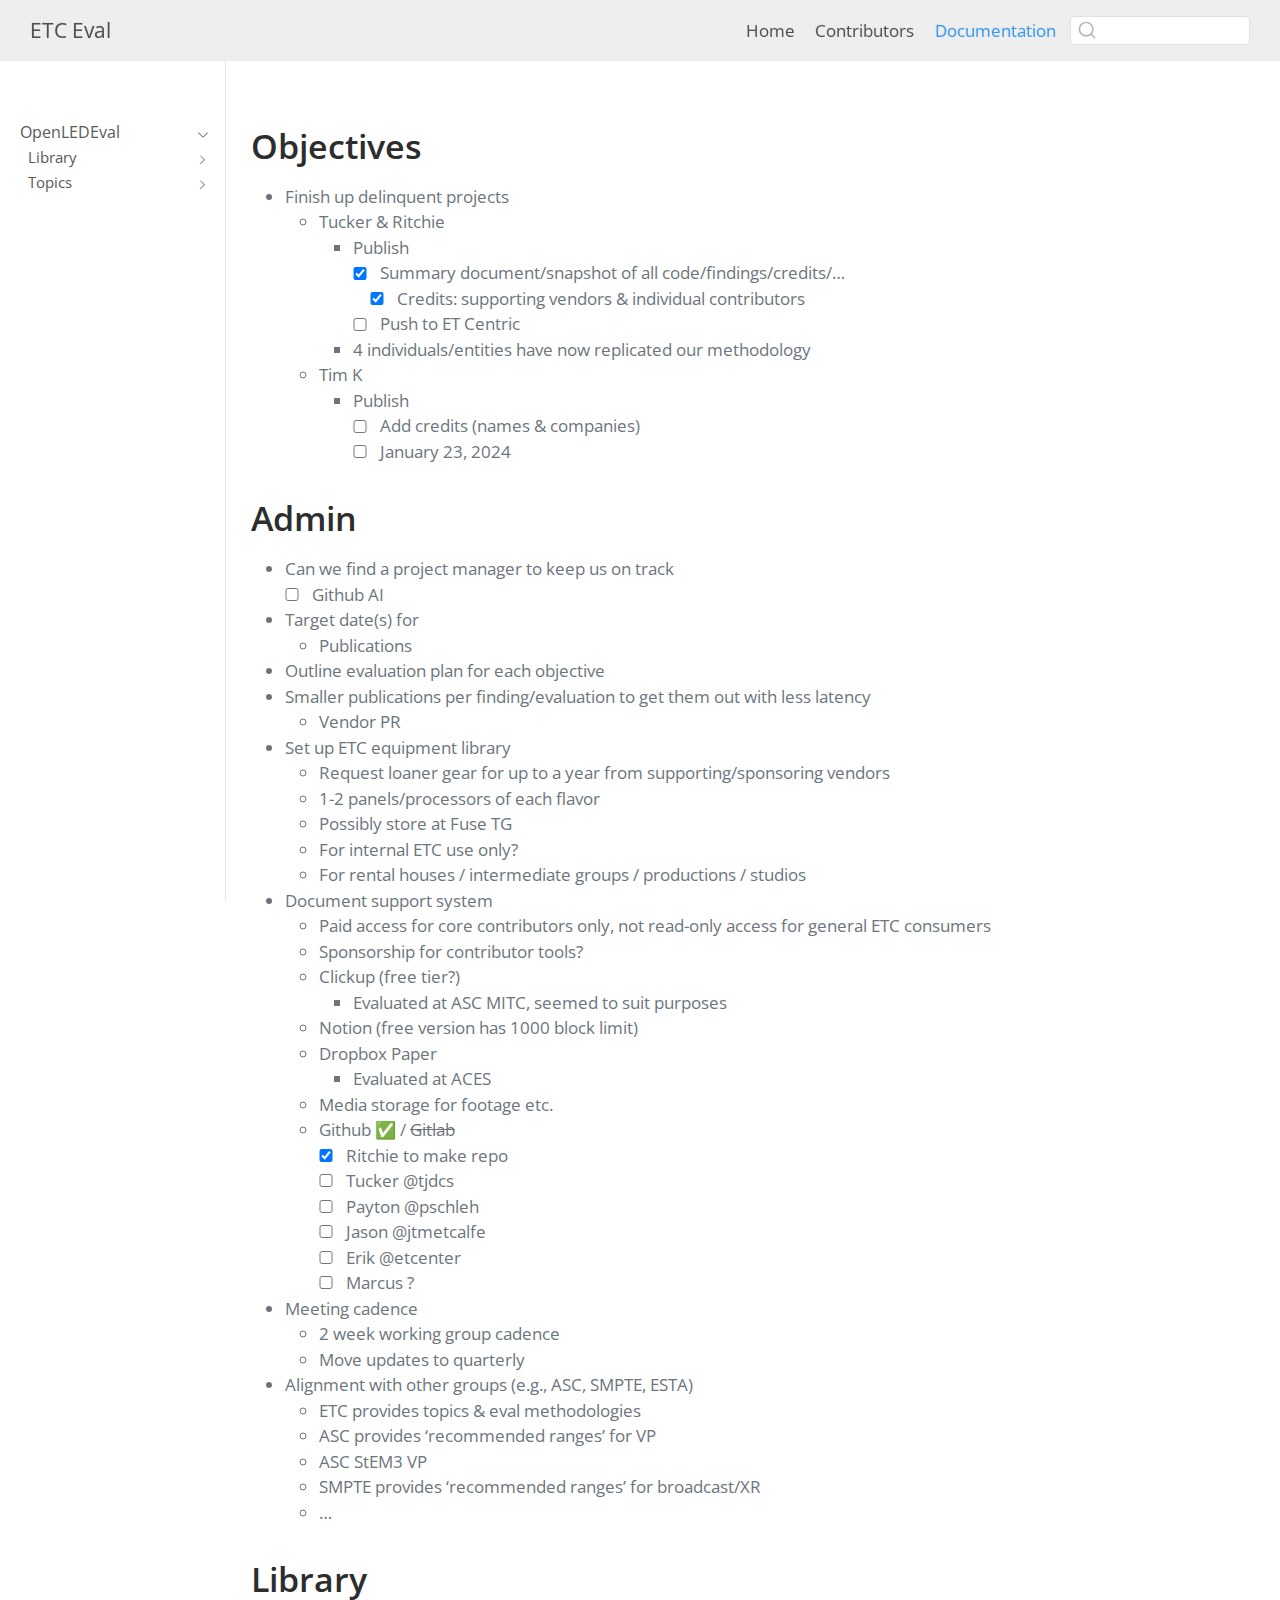
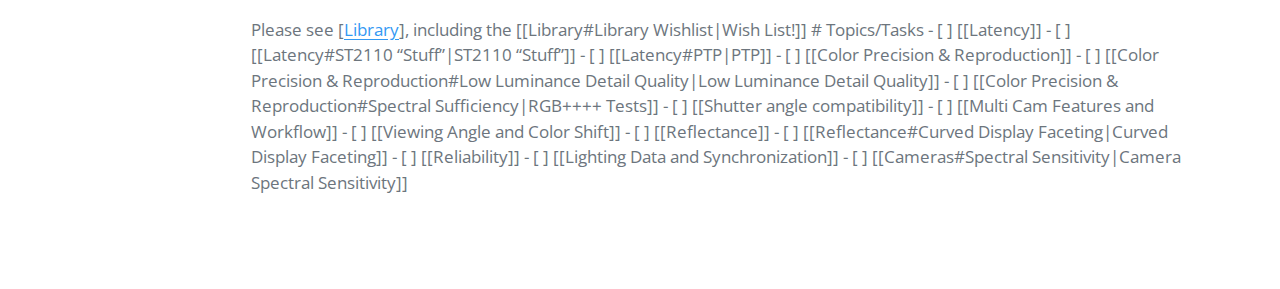
==== commit 2f9cac2a: "Built site for gh-pages" ====
--- a/2024 Panel Validation.html
+++ b/2024 Panel Validation.html
@@ -88,7 +88,7 @@
           <div class="collapse navbar-collapse" id="navbarCollapse">
             <ul class="navbar-nav navbar-nav-scroll ms-auto">
   <li class="nav-item">
-    <a class="nav-link" href="./index.html"> 
+    <a class="nav-link" href="./index.qmd"> 
 <span class="menu-text">Home</span></a>
   </li>  
   <li class="nav-item">
